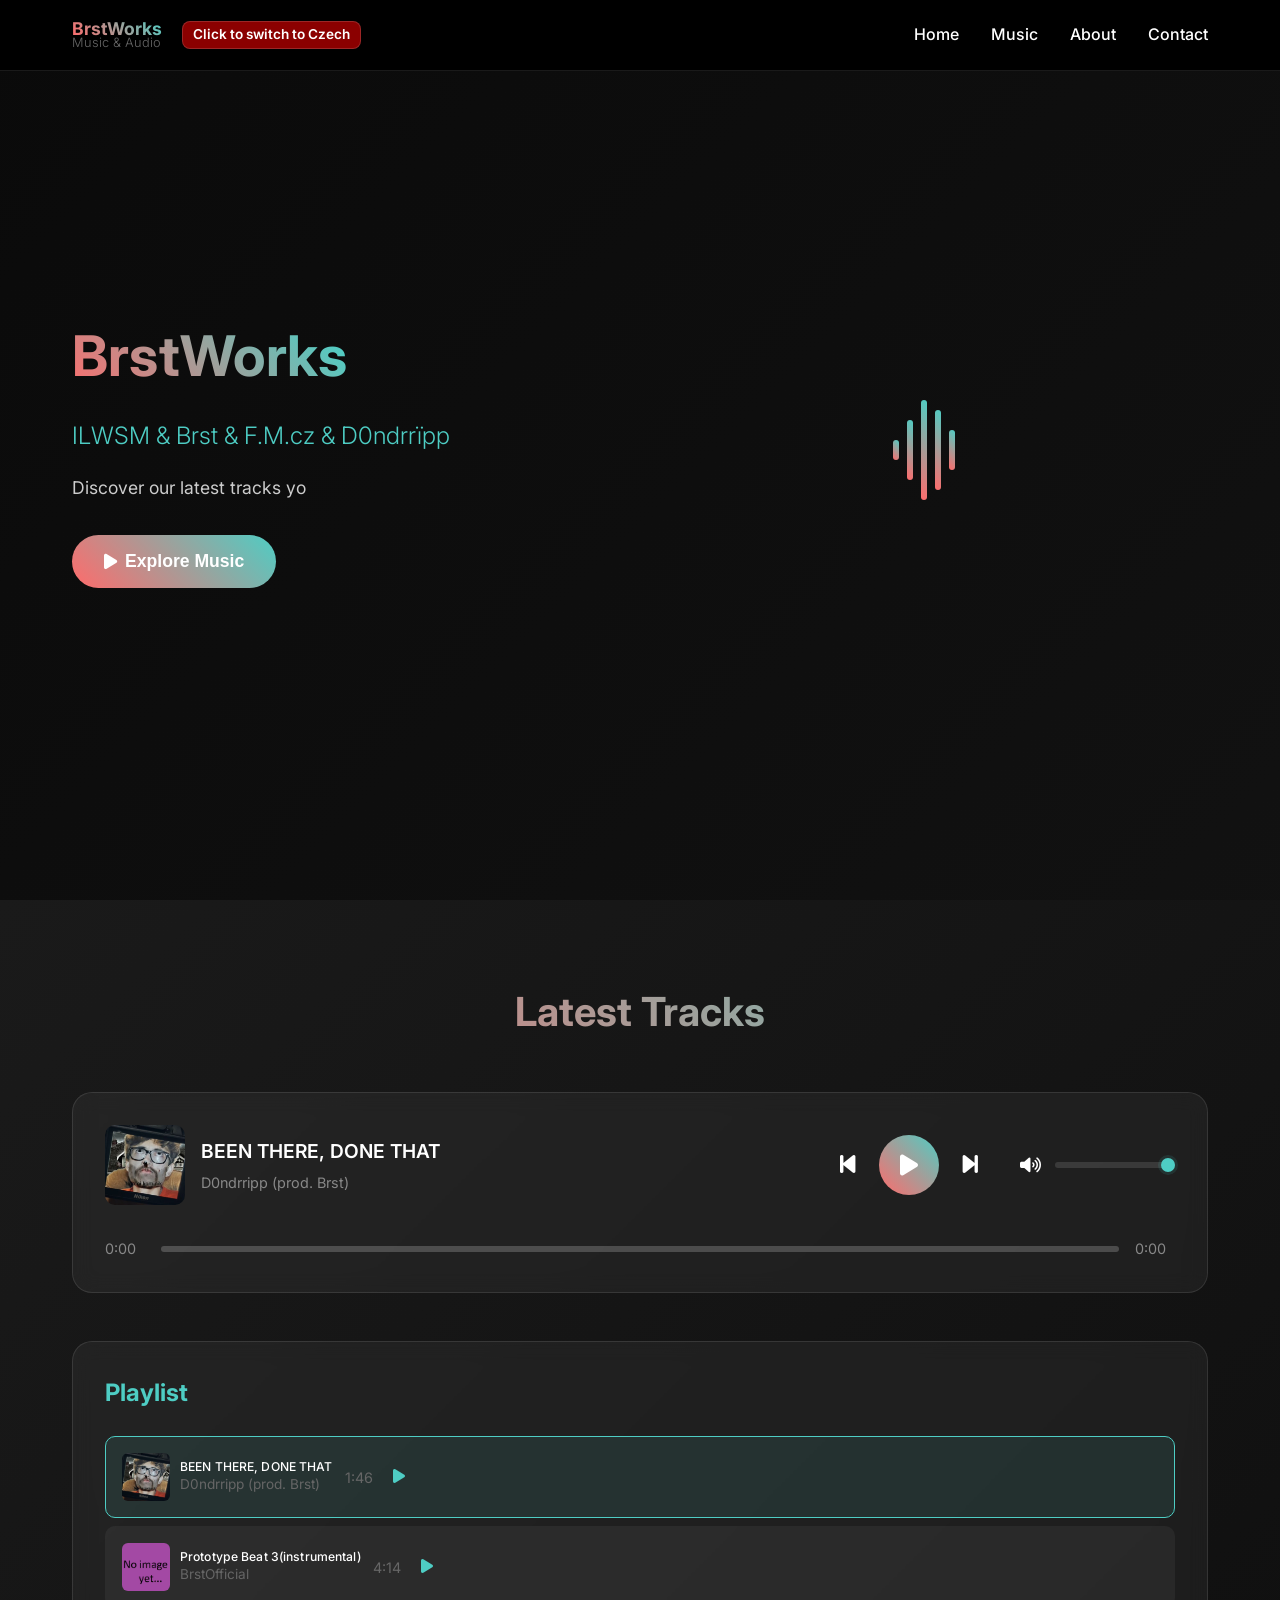
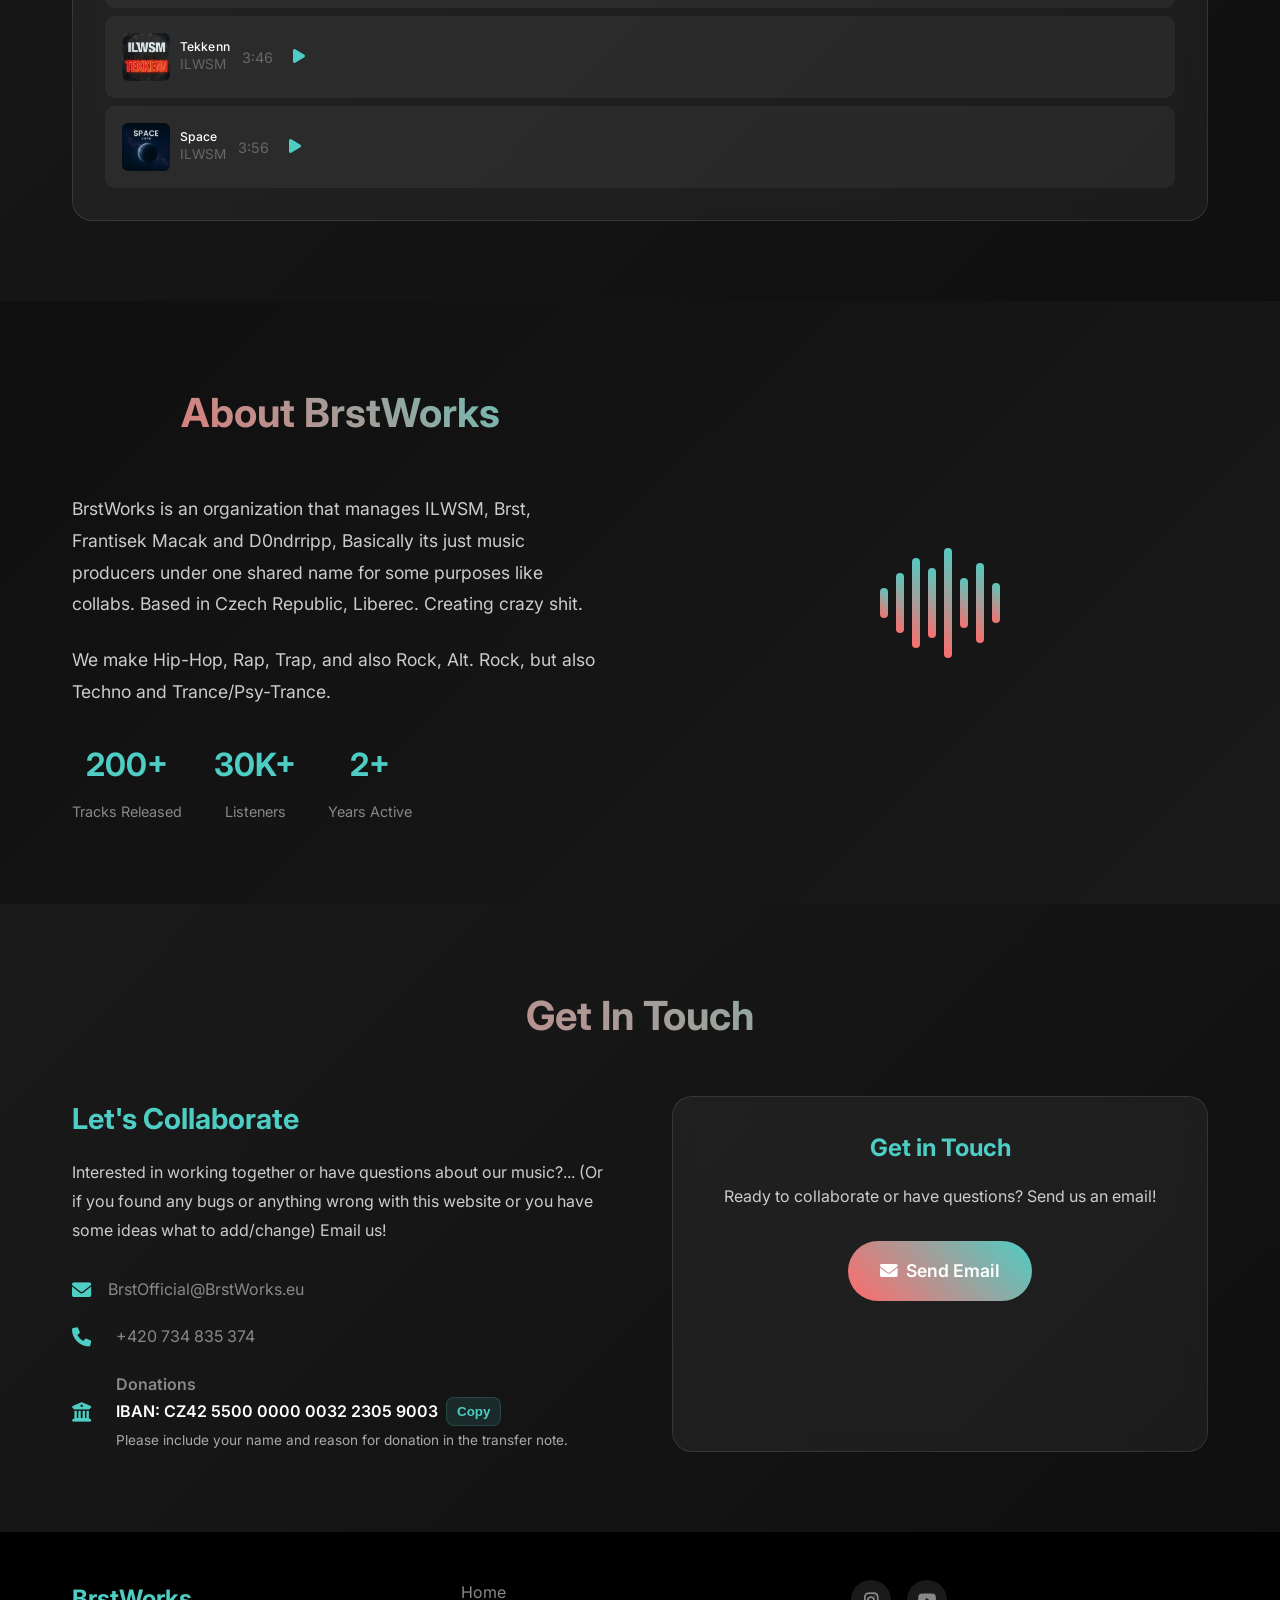
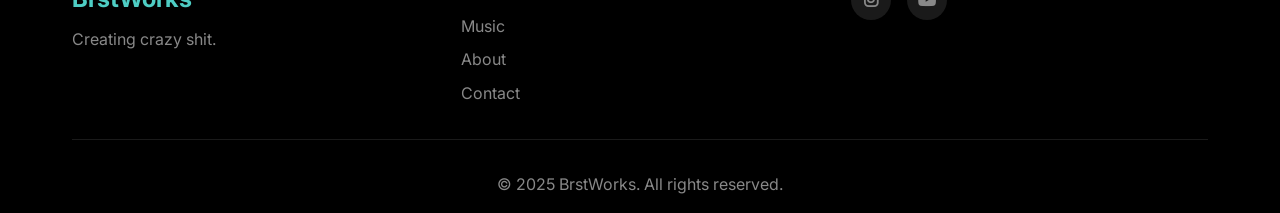
==== index.html @ 4def6ea7 "added everythin" ====
﻿<!DOCTYPE html>
<html lang="en">
<head>
    <meta charset="UTF-8">
    <meta name="viewport" content="width=device-width, initial-scale=1.0">
    <title>BrstWorks - Music & Audio</title>
    <meta name="description" content="BrstWorks Official Website.">
    <meta name="robots" content="index, follow">
    <meta name="googlebot" content="index, follow">
    <meta property="og:image" content="assets/images/logo.png">
    <meta property="og:url" content="https://BrstWorks.eu/">
    <meta property="og:type" content="website">
    <meta property="og:site_name" content="BrstWorks Web">
    <meta name="copyright" content="© 2025 BrstWorks">
    <link rel="stylesheet" href="styles.css">
    <link rel="apple-touch-icon" sizes="57x57" href="assets/images/apple-icon-57x57.png">
    <link rel="apple-touch-icon" sizes="60x60" href="assets/images/apple-icon-60x60.png">
    <link rel="apple-touch-icon" sizes="72x72" href="assets/images/apple-icon-72x72.png">
    <link rel="apple-touch-icon" sizes="76x76" href="assets/images/apple-icon-76x76.png">
    <link rel="apple-touch-icon" sizes="114x114" href="assets/images/apple-icon-114x114.png">
    <link rel="apple-touch-icon" sizes="120x120" href="assets/images/apple-icon-120x120.png">
    <link rel="apple-touch-icon" sizes="144x144" href="assets/images/apple-icon-144x144.png">
    <link rel="apple-touch-icon" sizes="152x152" href="assets/images/apple-icon-152x152.png">
    <link rel="apple-touch-icon" sizes="180x180" href="assets/images/apple-icon-180x180.png">
    <link rel="icon" type="image/png" sizes="192x192"  href="assets/images/android-icon-192x192.png">
    <link rel="icon" type="image/png" sizes="32x32" href="assets/images/favicon-32x32.png">
    <link rel="icon" type="image/png" sizes="96x96" href="assets/images/favicon-96x96.png">
    <link rel="icon" type="image/png" sizes="16x16" href="assets/images/favicon-16x16.png">
    <link rel="manifest" href="assets/manifest.json">
    <meta name="msapplication-TileColor" content="#ffffff">
    <meta name="msapplication-TileImage" content="assets/images/ms-icon-144x144.png">
    <meta name="theme-color" content="#ffffff">
    <link rel="preconnect" href="https://fonts.googleapis.com">
    <link rel="preconnect" href="https://fonts.gstatic.com" crossorigin>
    <link href="https://fonts.googleapis.com/css2?family=Inter:wght@400;500;600&display=swap" rel="stylesheet" media="print" onload="this.media='all'">
    <!-- debile co tady ctes kod  -->
    <style>
        /* Essential icons inline for faster loading */
        .fas::before, .fab::before { font-family: 'Font Awesome 6 Free', 'Font Awesome 6 Brands'; font-weight: 900; }
        .fa-play::before { content: "\f04b"; }
        .fa-pause::before { content: "\f04c"; }
        .fa-step-backward::before { content: "\f048"; }
        .fa-step-forward::before { content: "\f051"; }
        .fa-envelope::before { content: "\f0e0"; }
        .fab { font-weight: 400; }
        .fa-spotify::before { content: "\f1bc"; }
        .fa-soundcloud::before { content: "\f1be"; }
        .fa-youtube::before { content: "\f167"; }
        .fa-instagram::before { content: "\f16d"; }
        .fa-twitter::before { content: "\f099"; }

        /* jako pouzil jsem ai a co jako*/
        .nav-brand {
            display: flex;
            align-items: center;
            gap: 12px;
        }
        .brand-logo {
            width: 48px;
            height: 48px;
            object-fit: contain;
            display: block;
        }
        .brand-text { line-height: 1; }
        .brand-title { margin: 0; font-size: 1.1rem; }
        .brand-subtitle { display: block; font-size: 0.8rem; color: #666; }
    </style>
    <link rel="stylesheet" href="https://cdnjs.cloudflare.com/ajax/libs/font-awesome/6.0.0/css/all.min.css" media="print" onload="this.media='all'">
</head>
<body>
    <!-- Header -->
    <header class="header">
        <nav class="nav">
            <div class="nav-container">
                <div class="nav-brand">
                   
                    <div class="brand-text">
                        <h1 class="brand-title">BrstWorks</h1>
                        <span class="brand-subtitle">Music & Audio</span>
                    </div>
                    <a class="lang-switch" href="https://brstworks.github.io/" rel="alternate" hreflang="cs" title="Přepnout na češtinu" aria-label="Switch to Czech">Click to switch to Czech</a>
              
                </div>
                <ul class="nav-menu">
                    <li class="nav-item">
                        <a href="#home" class="nav-link">Home</a>
                    </li>
                    <li class="nav-item">
                        <a href="#music" class="nav-link">Music</a>
                    </li>
                    <li class="nav-item">
                        <a href="#about" class="nav-link">About</a>
                    </li>
                    <li class="nav-item">
                        <a href="#contact" class="nav-link">Contact</a>
                    </li>
                </ul>
                <div class="nav-toggle" id="mobile-menu">
                    <span class="bar"></span>
                    <span class="bar"></span>
                    <span class="bar"></span>
                </div>
            </div>
        </nav>
    </header>

    <!-- Hero Section -->
    <section id="home" class="hero">
        <div class="hero-content">
            <h1 class="hero-title">BrstWorks</h1>
            <p class="hero-subtitle">ILWSM & Brst & F.M.cz & D0ndrrïpp</p>
            <p class="hero-description">Discover our latest tracks yo</p>
            <button class="cta-button" onclick="scrollToSection('music')">
                <i class="fas fa-play"></i> Explore Music
            </button>
        </div>
        <div class="hero-visual">
            <div class="sound-wave">
                <div class="wave-bar"></div>
                <div class="wave-bar"></div>
                <div class="wave-bar"></div>
                <div class="wave-bar"></div>
                <div class="wave-bar"></div>
            </div>
        </div>
    </section>

    <!-- Music Player Section -->
    <section id="music" class="music-section">
        <div class="container">
            <h2 class="section-title">Latest Tracks</h2>
            
            <!-- Music Player -->
            <div class="music-player">
                <div class="player-display">
                    <div class="track-info">
                        <div class="track-cover-container">
                            <img src="" alt="Track Cover" class="track-cover" id="trackCover" style="display: none;">
                            <div class="cover-placeholder" style="
                                width: 80px;
                                height: 80px;
                                border-radius: 10px;
                                background: linear-gradient(45deg, #4ecdc4, #ff6b6b);
                                display: flex;
                                align-items: center;
                                justify-content: center;
                                color: white;
                                font-weight: bold;
                                font-size: 1.5rem;
                            ">♪</div>
                        </div>
                        <div class="track-details">
                            <h3 class="track-title" id="trackTitle">Select a track to play</h3>
                            <p class="track-artist" id="trackArtist">BrstWorks</p>
                        </div>
                    </div>
                    <div class="player-controls">
                        <button class="control-btn" id="prevBtn">
                            <i class="fas fa-step-backward"></i>
                        </button>
                        <button class="control-btn play-btn" id="playBtn">
                            <i class="fas fa-play"></i>
                        </button>
                        <button class="control-btn" id="nextBtn">
                            <i class="fas fa-step-forward"></i>
                        </button>
                        <div class="volume-control" id="volumeControl">
    <button class="volume-btn" id="muteBtn" aria-label="Mute/unmute" title="Mute / Unmute">
        <i class="fas fa-volume-up" id="volumeIcon" aria-hidden="true"></i>
    </button>
    <input id="volumeSlider" class="volume-slider" type="range" min="0" max="1" step="0.01" value="1" aria-label="Volume">
</div>
                    </div>
                </div>
                <div class="progress-container">
                    <span class="time" id="currentTime">0:00</span>
                    <div class="progress-bar">
                        <div class="progress" id="progress"></div>
                    </div>
                    <span class="time" id="duration">0:00</span>
                </div>
                <audio id="audio" preload="none"></audio>
            </div>

            <!-- Playlist -->
            <div class="playlist">
                <h3 class="playlist-title">Playlist</h3>
                <div class="track-list" id="trackList">
                    <div class="track-item" data-src="https://www.soundjay.com/misc/sounds/bell-ringing-05.wav">
                        <div class="track-number">01</div>
                        <div class="track-info-small">
                            <div class="track-name">Electronic Dreams</div>
                            <div class="track-duration">3:45</div>
                        </div>
                        <button class="play-track-btn">
                            <i class="fas fa-play"></i>
                        </button>
                    </div>
                    <div class="track-item" data-src="https://www.soundjay.com/misc/sounds/bell-ringing-05.wav">
                        <div class="track-number">02</div>
                        <div class="track-info-small">
                            <div class="track-name">Midnight Vibes</div>
                            <div class="track-duration">4:12</div>
                        </div>
                        <button class="play-track-btn">
                            <i class="fas fa-play"></i>
                        </button>
                    </div>
                    <div class="track-item" data-src="https://www.soundjay.com/misc/sounds/bell-ringing-05.wav">
                        <div class="track-number">03</div>
                        <div class="track-info-small">
                            <div class="track-name">Urban Pulse</div>
                            <div class="track-duration">2:58</div>
                        </div>
                        <button class="play-track-btn">
                            <i class="fas fa-play"></i>
                        </button>
                    </div>
                    <div class="track-item" data-src="https://www.soundjay.com/misc/sounds/bell-ringing-05.wav">
                        <div class="track-number">04</div>
                        <div class="track-info-small">
                            <div class="track-name">Chill Waves</div>
                            <div class="track-duration">5:23</div>
                        </div>
                        <button class="play-track-btn">
                            <i class="fas fa-play"></i>
                        </button>
                    </div>
                </div>
            </div>
        </div>
    </section>

    <!-- About Section -->
    <section id="about" class="about-section">
        <div class="container">
            <div class="about-content">
                <div class="about-text">
                    <h2 class="section-title">About BrstWorks</h2>
                    <p class="about-description">
                        BrstWorks is an organization that manages ILWSM, Brst, Frantisek Macak and D0ndrripp,
                        Basically its just music producers under one shared name for some purposes like collabs.   
                        Based in Czech Republic, Liberec. Creating crazy shit.</p>
                    <p class="about-description">
                        We make Hip-Hop, Rap, Trap, and also Rock, Alt. Rock, but also Techno and Trance/Psy-Trance.
                    </p>
                    <div class="stats">
                        <div class="stat-item">
                            <span class="stat-number">200+</span>
                            <span class="stat-label">Tracks Released</span>
                        </div>
                        <div class="stat-item">
                            <span class="stat-number">30K+</span>
                            <span class="stat-label">Listeners</span>
                        </div>
                        <div class="stat-item">
                            <span class="stat-number">2+</span>
                            <span class="stat-label">Years Active</span>
                        </div>
                    </div>
                </div>
                <div class="about-visual">
                    <div class="sound-visualization">
                        <div class="viz-bar"></div>
                        <div class="viz-bar"></div>
                        <div class="viz-bar"></div>
                        <div class="viz-bar"></div>
                        <div class="viz-bar"></div>
                        <div class="viz-bar"></div>
                        <div class="viz-bar"></div>
                        <div class="viz-bar"></div>
                    </div>
                </div>
            </div>
        </div>
    </section>

    <!-- Contact Section -->
    <section id="contact" class="contact-section">
        <div class="container">
            <h2 class="section-title">Get In Touch</h2>
            <div class="contact-content">
                <div class="contact-info">
                    <h3>Let's Collaborate</h3>
                    <p>Interested in working together or have questions about our music?...  (Or if you found any bugs or anything wrong with this website or you have some ideas what to add/change) Email us!</p>
                    <div class="contact-methods">
                        <div class="contact-method">
                            <i class="fas fa-envelope"></i>
                            <span>BrstOfficial@BrstWorks.eu</span>
                        </div>
                        <div class="contact-method" style="margin-top:6px;">
                            <i class="fas fa-phone"></i>
                            <a href="tel:+420 734 835 374" style="color:inherit; text-decoration:none; margin-left:8px;">+420 734 835 374</a>
                        </div>
                        <!-- Donations / Bank account (English) - insert inside .contact-methods near email/phone -->
<div class="contact-method" style="margin-top:6px;">
  <i class="fas fa-university" aria-hidden="true"></i>
  <div class="bank-info" style="margin-left:8px;">
    <div class="bank-label" style="font-weight:600;">Donations</div>
    <div style="display:flex;align-items:center;gap:8px;flex-wrap:wrap;">
      <span class="bank-account" id="donationIban">IBAN: CZ42 5500 0000 0032 2305 9003</span>
      <button class="copy-btn" data-copy-target="donationIban" type="button" aria-label="Copy IBAN">Copy</button>
    </div>
    <div class="bank-note" style="font-size:0.85rem;color:#aaa;margin-top:4px;">
      Please include your name and reason for donation in the transfer note.
    </div>
  </div>
</div>
                    </div>
                </div>
                <div class="contact-form">
                    <div class="simple-contact">
                        <h4>Get in Touch</h4>
                        <p>Ready to collaborate or have questions? Send us an email!</p>
                        <a href="mailto:BrstOfficial@BrstWorks.eu?subject=Contact from BrstWorks Website&body=Hi there! I'd like to get in touch about..." class="contact-btn email-btn">
                            <i class="fas fa-envelope"></i> Send Email
                        </a>
                    </div>
                </div>
            </div>
        </div>
    </section>

    <!-- Footer -->
    <footer class="footer">
        <div class="container">
            <div class="footer-content">
                <div class="footer-brand">
                    <h3>BrstWorks</h3>
                    <p>Creating crazy shit.</p>
                </div>
                <div class="footer-links">
                    <a href="#home">Home</a>
                    <a href="#music">Music</a>
                    <a href="#about">About</a>
                    <a href="#contact">Contact</a>
                </div>
                <div class="footer-social">
                    <a href="https://www.instagram.com/brstworks.eu" class="social-link"><i class="fab fa-instagram"></i></a>
                    <a href="https://www.youtube.com/@BrstWorks" class="social-link"><i class="fab fa-youtube"></i></a>
                </div>
            </div>
            <div class="footer-bottom">
                <p>&copy; 2025 BrstWorks. All rights reserved.</p>
            </div>
        </div>
    </footer>

    <!-- Fallback logic: if local logo.png is missing, replace with inline SVG so a logo is always visible -->
    <script>
        (function () {
            const img = document.getElementById('siteLogo');
            if (!img) return;

            // try HEAD fetch to verify file exists (works on http/https)
            const logoPath = img.getAttribute('src') || 'assets/images/logo.png';

            function setSvgFallback() {
                const svg = `
<svg xmlns="http://www.w3.org/2000/svg" viewBox="0 0 64 64" width="64" height="64" preserveAspectRatio="xMidYMid meet" role="img" aria-label="BrstWorks logo">
  <defs>
    <linearGradient id="bwGrad" x1="0" x2="1" y1="0" y2="1">
      <stop offset="0" stop-color="#4ecdc4"/>
      <stop offset="1" stop-color="#ff6b6b"/>
    </linearGradient>
  </defs>
  <rect width="64" height="64" rx="12" fill="url(#bwGrad)"/>
  <path d="M16 44 L28 20 L36 40 L48 18" stroke="#fff" stroke-width="4" fill="none" stroke-linecap="round" stroke-linejoin="round"/>
  <circle cx="12" cy="18" r="2.5" fill="#fff"/>
</svg>`;
                img.src = 'data:image/svg+xml;utf8,' + encodeURIComponent(svg);
                img.style.objectFit = 'contain';
            }

            // If served over file://, fetch HEAD will fail — skip to fallback check
            if (location.protocol === 'file:') {
                // rely on naturalWidth to detect missing image after a short delay
                img.addEventListener('error', setSvgFallback);
                setTimeout(() => {
                    if (!img.naturalWidth) setSvgFallback();
                }, 250);
                return;
            }

            // Try HEAD first, fall back to GET on some servers
            fetch(logoPath, { method: 'HEAD' }).then(res => {
                if (!res.ok) setSvgFallback();
            }).catch(() => {
                // try GET as some hosts don't support HEAD properly
                fetch(logoPath, { method: 'GET' }).then(res => {
                    if (!res.ok) setSvgFallback();
                }).catch(() => {
                    setSvgFallback();
                });
            });
        })();
    </script>

    <script src="script.js"></script>
</body>
</html>
---- styles.css ----
﻿/* Optimized font loading - reduced weight variations */
* {
    margin: 0;
    padding: 0;
    box-sizing: border-box;
}

html {
    scroll-behavior: smooth;
}

body {
    font-family: 'Inter', -apple-system, BlinkMacSystemFont, sans-serif;
    background: linear-gradient(135deg, #0a0a0a 0%, #1a1a1a 100%);
    color: #ffffff;
    line-height: 1.6;
    overflow-x: hidden;
}

.container {
    max-width: 1200px;
    margin: 0 auto;
    padding: 0 2rem;
}

/* Header Styles */
.header {
    position: fixed;
    top: 0;
    width: 100%;
    background: rgba(0, 0, 0, 0.95);
    backdrop-filter: blur(10px);
    z-index: 1000;
    border-bottom: 1px solid rgba(255, 255, 255, 0.1);
}

.nav-container {
    max-width: 1200px;
    margin: 0 auto;
    padding: 0 2rem;
    display: flex;
    justify-content: space-between;
    align-items: center;
    height: 70px;
}

.nav-brand {
    display: flex;
    flex-direction: row; /* changed from column */
    align-items: center;
    gap: 12px;
    white-space: nowrap;
}

.brand-text {
    display: flex;
    flex-direction: column;
    line-height: 1;
}

.brand-title {
    font-size: 1.5rem;
    font-weight: 700;
    background: linear-gradient(45deg, #ff6b6b, #4ecdc4);
    background-clip: text;
    -webkit-background-clip: text;
    -webkit-text-fill-color: transparent;
    line-height: 1;
}

.brand-subtitle {
    font-size: 0.7rem;
    color: #888;
    font-weight: 300;
}

.nav-menu {
    display: flex;
    list-style: none;
    gap: 2rem;
}

.nav-link {
    color: #ffffff;
    text-decoration: none;
    font-weight: 500;
    transition: all 0.3s ease;
    position: relative;
}

.nav-link:hover {
    color: #4ecdc4;
}

.nav-link::after {
    content: '';
    position: absolute;
    bottom: -5px;
    left: 0;
    width: 0;
    height: 2px;
    background: linear-gradient(45deg, #ff6b6b, #4ecdc4);
    transition: width 0.3s ease;
}

.nav-link:hover::after {
    width: 100%;
}

.nav-toggle {
    display: none;
    flex-direction: column;
    cursor: pointer;
}

.bar {
    width: 25px;
    height: 3px;
    background: #ffffff;
    margin: 3px 0;
    transition: 0.3s;
}

/* Hero Section */
.hero {
    min-height: 100vh;
    display: flex;
    align-items: center;
    justify-content: space-between;
    padding: 0 2rem;
    max-width: 1200px;
    margin: 0 auto;
    position: relative;
}

.hero-content {
    flex: 1;
    max-width: 600px;
}

.hero-title {
    font-size: 3.5rem;
    font-weight: 700;
    margin-bottom: 1rem;
    background: linear-gradient(45deg, #ff6b6b, #4ecdc4, #45b7d1);
    background-clip: text;
    -webkit-background-clip: text;
    -webkit-text-fill-color: transparent;
}

.hero-subtitle {
    font-size: 1.5rem;
    color: #4ecdc4;
    margin-bottom: 1rem;
    font-weight: 300;
}

.hero-description {
    font-size: 1.1rem;
    color: #cccccc;
    margin-bottom: 2rem;
    line-height: 1.8;
}

.cta-button {
    background: linear-gradient(45deg, #ff6b6b, #4ecdc4);
    color: white;
    border: none;
    padding: 1rem 2rem;
    font-size: 1.1rem;
    font-weight: 600;
    border-radius: 50px;
    cursor: pointer;
    transition: all 0.3s ease;
    display: inline-flex;
    align-items: center;
    gap: 0.5rem;
}

.cta-button:hover {
    transform: translateY(-2px);
    box-shadow: 0 10px 30px rgba(78, 205, 196, 0.3);
}

.hero-visual {
    flex: 1;
    display: flex;
    justify-content: center;
    align-items: center;
}

.sound-wave {
    display: flex;
    align-items: center;
    gap: 8px;
    height: 200px;
}

.wave-bar {
    width: 6px;
    background: linear-gradient(45deg, #ff6b6b, #4ecdc4);
    border-radius: 3px;
    animation: wave 2s ease-in-out infinite;
}

.wave-bar:nth-child(1) { height: 20px; animation-delay: 0s; }
.wave-bar:nth-child(2) { height: 60px; animation-delay: 0.3s; }
.wave-bar:nth-child(3) { height: 100px; animation-delay: 0.6s; }
.wave-bar:nth-child(4) { height: 80px; animation-delay: 0.9s; }
.wave-bar:nth-child(5) { height: 40px; animation-delay: 1.2s; }

@keyframes wave {
    0%, 100% { transform: scaleY(1); }
    50% { transform: scaleY(1.3); }
}

/* Music Section */
.music-section {
    padding: 5rem 0;
    background: linear-gradient(135deg, #1a1a1a 0%, #0f0f0f 100%);
}

.section-title {
    font-size: 2.5rem;
    text-align: center;
    margin-bottom: 3rem;
    background: linear-gradient(45deg, #ff6b6b, #4ecdc4);
    background-clip: text;
    -webkit-background-clip: text;
    -webkit-text-fill-color: transparent;
}

/* Music Player */
.music-player {
    background: rgba(255, 255, 255, 0.05);
    backdrop-filter: blur(10px);
    border-radius: 20px;
    padding: 2rem;
    margin-bottom: 3rem;
    border: 1px solid rgba(255, 255, 255, 0.1);
}

.player-display {
    display: flex;
    justify-content: space-between;
    align-items: center;
    margin-bottom: 2rem;
}

.track-info {
    display: flex;
    align-items: center;
    gap: 1rem;
}

.track-cover-container {
    position: relative;
    width: 80px;
    height: 80px;
}

.track-cover {
    width: 80px;
    height: 80px;
    border-radius: 10px;
    object-fit: cover;
    position: absolute;
    top: 0;
    left: 0;
}

.cover-placeholder {
    position: absolute;
    top: 0;
    left: 0;
    z-index: 1;
}

.track-title {
    font-size: 1.2rem;
    font-weight: 600;
    margin-bottom: 0.25rem;
}

.track-artist {
    color: #888;
    font-size: 0.9rem;
}

.player-controls {
    display: flex;
    gap: 1rem;
    align-items: center;
}

.control-btn {
    background: none;
    border: none;
    color: #ffffff;
    font-size: 1.5rem;
    cursor: pointer;
    padding: 0.5rem;
    border-radius: 50%;
    transition: all 0.3s ease;
}

.control-btn:hover {
    color: #4ecdc4;
    transform: scale(1.1);
}

.play-btn {
    background: linear-gradient(45deg, #ff6b6b, #4ecdc4);
    width: 60px;
    height: 60px;
    border-radius: 50%;
    display: flex;
    align-items: center;
    justify-content: center;
}

.play-btn:hover {
    transform: scale(1.05);
    box-shadow: 0 0 20px rgba(78, 205, 196, 0.5);
}

.progress-container {
    display: flex;
    align-items: center;
    gap: 1rem;
}

.time {
    font-size: 0.9rem;
    color: #888;
    min-width: 40px;
}

.progress-bar {
    flex: 1;
    height: 6px;
    background: rgba(255, 255, 255, 0.2);
    border-radius: 3px;
    cursor: pointer;
    position: relative;
}

.progress {
    height: 100%;
    background: linear-gradient(45deg, #ff6b6b, #4ecdc4);
    border-radius: 3px;
    width: 0%;
    transition: width 0.1s ease;
}

/* Playlist */
.playlist {
    background: rgba(255, 255, 255, 0.05);
    backdrop-filter: blur(10px);
    border-radius: 20px;
    padding: 2rem;
    border: 1px solid rgba(255, 255, 255, 0.1);
}

.playlist-title {
    font-size: 1.5rem;
    margin-bottom: 1.5rem;
    color: #4ecdc4;
}

.track-list {
    display: flex;
    flex-direction: column;
    gap: 0.5rem;
}

.track-item {
    display: flex;
    align-items: center;
    padding: 1rem;
    background: rgba(255, 255, 255, 0.05);
    border-radius: 10px;
    cursor: pointer;
    transition: all 0.3s ease;
    border: 1px solid transparent;
}

.track-item:hover {
    background: rgba(255, 255, 255, 0.1);
    border-color: rgba(78, 205, 196, 0.3);
}

.track-item.active {
    background: rgba(78, 205, 196, 0.1);
    border-color: #4ecdc4;
}

.track-number {
    width: 40px;
    color: #888;
    font-weight: 500;
}

.track-info-small {
    flex: 1;
    display: flex;
    justify-content: space-between;
    align-items: center;
}

.track-name {
    font-weight: 500;
}

/* Make track title smaller and improve line-height for wrapping */
.track-list .track-name,
.track-name {
  font-size: 0.95rem;    /* smaller title size */
  line-height: 1.2;
  font-weight: 500;
  letter-spacing: 0.01em;
}

/* Override: make track title smaller (forceful, safe) */
.track-list .track-name,
.track-name {
  font-size: 0.76rem !important;
  line-height: 1.15 !important;
  font-weight: 500 !important;
  letter-spacing: 0.01em !important;
}

/* Very small phones */
@media (max-width: 420px) {
  .track-list .track-name,
  .track-name {
    font-size: 0.78rem !important;
    line-height: 1.12 !important;
  }
}

.track-duration {
    color: #888;
    font-size: 0.9rem;
}

.play-track-btn {
    background: none;
    border: none;
    color: #4ecdc4;
    font-size: 1rem;
    cursor: pointer;
    padding: 0.5rem;
    border-radius: 50%;
    transition: all 0.3s ease;
}

.track-thumb-container {
    position: relative;
    width: 40px;
    height: 40px;
    flex-shrink: 0;
}

.track-item:hover .play-track-btn {
    opacity: 1;
}

.play-track-btn:hover {
    transform: scale(1.2);
}

/* About Section */
.about-section {
    padding: 5rem 0;
    background: linear-gradient(135deg, #0f0f0f 0%, #1a1a1a 100%);
}

.about-content {
    display: grid;
    grid-template-columns: 1fr 1fr;
    gap: 4rem;
    align-items: center;
}

.about-description {
    font-size: 1.1rem;
    color: #cccccc;
    margin-bottom: 1.5rem;
    line-height: 1.8;
}

.stats {
    display: flex;
    gap: 2rem;
    margin-top: 2rem;
}

.stat-item {
    text-align: center;
}

.stat-number {
    display: block;
    font-size: 2rem;
    font-weight: 700;
    color: #4ecdc4;
    margin-bottom: 0.5rem;
}

.stat-label {
    color: #888;
    font-size: 0.9rem;
}

.about-visual {
    display: flex;
    justify-content: center;
}

.sound-visualization {
    display: flex;
    align-items: center;
    gap: 8px;
    height: 150px;
}

.viz-bar {
    width: 8px;
    background: linear-gradient(45deg, #ff6b6b, #4ecdc4);
    border-radius: 4px;
    animation: visualization 2s ease-in-out infinite;
}

.viz-bar:nth-child(1) { height: 30px; animation-delay: 0s; }
.viz-bar:nth-child(2) { height: 60px; animation-delay: 0.2s; }
.viz-bar:nth-child(3) { height: 90px; animation-delay: 0.4s; }
.viz-bar:nth-child(4) { height: 70px; animation-delay: 0.6s; }
.viz-bar:nth-child(5) { height: 110px; animation-delay: 0.8s; }
.viz-bar:nth-child(6) { height: 50px; animation-delay: 1s; }
.viz-bar:nth-child(7) { height: 80px; animation-delay: 1.2s; }
.viz-bar:nth-child(8) { height: 40px; animation-delay: 1.4s; }

@keyframes visualization {
    0%, 100% { transform: scaleY(1); opacity: 0.7; }
    50% { transform: scaleY(1.8); opacity: 1; }
}

/* Contact Section */
.contact-section {
    padding: 5rem 0;
    background: linear-gradient(135deg, #1a1a1a 0%, #0f0f0f 100%);
}

.contact-content {
    display: grid;
    grid-template-columns: 1fr 1fr;
    gap: 4rem;
}

.contact-info h3 {
    font-size: 1.8rem;
    margin-bottom: 1rem;
    color: #4ecdc4;
}

.contact-info p {
    color: #cccccc;
    margin-bottom: 2rem;
    line-height: 1.8;
}

.contact-methods {
    display: flex;
    flex-direction: column;
    gap: 1rem;
}

.contact-method {
    display: flex;
    align-items: center;
    gap: 1rem;
    color: #888;
}

.contact-method i {
    color: #4ecdc4;
    font-size: 1.2rem;
    width: 20px;
}

.contact-form {
    background: rgba(255, 255, 255, 0.05);
    backdrop-filter: blur(10px);
    border-radius: 20px;
    padding: 2rem;
    border: 1px solid rgba(255, 255, 255, 0.1);
}

.simple-contact {
    text-align: center;
}

.simple-contact h4 {
    color: #4ecdc4;
    margin-bottom: 1rem;
    font-size: 1.5rem;
}

.simple-contact p {
    color: #cccccc;
    margin-bottom: 2rem;
    line-height: 1.6;
}

.contact-btn {
    display: inline-flex;
    align-items: center;
    gap: 0.5rem;
    padding: 1rem 2rem;
    background: linear-gradient(45deg, #ff6b6b, #4ecdc4);
    color: white;
    text-decoration: none;
    border-radius: 50px;
    font-weight: 600;
    font-size: 1.1rem;
    transition: all 0.3s ease;
}

.contact-btn:hover {
    transform: translateY(-2px);
    box-shadow: 0 10px 30px rgba(78, 205, 196, 0.3);
}

.form-group {
    margin-bottom: 1.5rem;
}

.form-group input,
.form-group textarea {
    width: 100%;
    padding: 1rem;
    background: rgba(255, 255, 255, 0.1);
    border: 1px solid rgba(255, 255, 255, 0.2);
    border-radius: 10px;
    color: #ffffff;
    font-size: 1rem;
    transition: all 0.3s ease;
}

.form-group input:focus,
.form-group textarea:focus {
    outline: none;
    border-color: #4ecdc4;
    box-shadow: 0 0 0 2px rgba(78, 205, 196, 0.2);
}

.form-group textarea {
    height: 120px;
    resize: vertical;
}

.submit-btn {
    width: 100%;
    padding: 1rem;
    background: linear-gradient(45deg, #ff6b6b, #4ecdc4);
    border: none;
    border-radius: 10px;
    color: white;
    font-size: 1rem;
    font-weight: 600;
    cursor: pointer;
    transition: all 0.3s ease;
}

.submit-btn:hover {
    transform: translateY(-2px);
    box-shadow: 0 10px 30px rgba(78, 205, 196, 0.3);
}

/* Footer */
.footer {
    background: #000000;
    padding: 3rem 0 1rem;
}

.footer-content {
    display: grid;
    grid-template-columns: 1fr 1fr 1fr;
    gap: 2rem;
    margin-bottom: 2rem;
}

.footer-brand h3 {
    font-size: 1.5rem;
    margin-bottom: 0.5rem;
    color: #4ecdc4;
}

.footer-brand p {
    color: #888;
}

.footer-links {
    display: flex;
    flex-direction: column;
    gap: 0.5rem;
}

.footer-links a {
    color: #888;
    text-decoration: none;
    transition: color 0.3s ease;
}

.footer-links a:hover {
    color: #4ecdc4;
}

.footer-social {
    display: flex;
    gap: 1rem;
}

.social-link {
    display: flex;
    align-items: center;
    justify-content: center;
    width: 40px;
    height: 40px;
    background: rgba(255, 255, 255, 0.1);
    border-radius: 50%;
    color: #888;
    text-decoration: none;
    transition: all 0.3s ease;
}

.social-link:hover {
    background: #4ecdc4;
    color: #000;
    transform: translateY(-2px);
}

.footer-bottom {
    padding-top: 2rem;
    border-top: 1px solid rgba(255, 255, 255, 0.1);
    text-align: center;
    color: #888;
}

/* Volume control */
.volume-control {
    display: flex;
    align-items: center;
    gap: 8px;
    margin-left: 12px;
}

.volume-btn {
    background: transparent;
    border: none;
    cursor: pointer;
    font-size: 1.05rem;
    color: inherit;
    padding: 6px;
    display: inline-flex;
    align-items: center;
    justify-content: center;
}

.volume-slider {
    width: 120px;
    height: 6px;
    -webkit-appearance: none;
    appearance: none;
    background: rgba(255,255,255,0.12);
    border-radius: 6px;
    outline: none;
    margin: 0;
    padding: 0;
}

/* WebKit thumb */
.volume-slider::-webkit-slider-thumb {
    -webkit-appearance: none;
    width: 14px;
    height: 14px;
    background: #4ecdc4;
    border-radius: 50%;
    box-shadow: 0 0 0 3px rgba(78,205,196,0.12);
}

/* Firefox thumb */
.volume-slider::-moz-range-thumb {
    width: 14px;
    height: 14px;
    background: #4ecdc4;
    border-radius: 50%;
    border: none;
}

/* Responsive Design */
@media (max-width: 768px) {
    .nav-menu {
        position: fixed;
        left: -100%;
        top: 70px;
        flex-direction: column;
        background-color: rgba(0, 0, 0, 0.95);
        backdrop-filter: blur(10px);
        width: 100%;
        text-align: center;
        transition: 0.3s;
        padding: 2rem 0;
        border-top: 1px solid rgba(255, 255, 255, 0.1);
    }

    .nav-menu.active {
        left: 0;
    }

    .nav-toggle {
        display: flex;
    }

    .nav-toggle.active .bar:nth-child(2) {
        opacity: 0;
    }

    .nav-toggle.active .bar:nth-child(1) {
        transform: translateY(8px) rotate(45deg);
    }

    .nav-toggle.active .bar:nth-child(3) {
        transform: translateY(-8px) rotate(-45deg);
    }

    .hero {
        flex-direction: column;
        text-align: center;
        padding-top: 5rem;
    }

    .hero-title {
        font-size: 2.5rem;
    }

    .hero-visual {
        margin-top: 2rem;
    }

    .player-display {
        flex-direction: column;
        gap: 1rem;
        text-align: center;
    }

    .about-content,
    .contact-content {
        grid-template-columns: 1fr;
        gap: 2rem;
    }

    .footer-content {
        grid-template-columns: 1fr;
        text-align: center;
    }

    .stats {
        justify-content: center;
    }

    .container {
        padding: 0 1rem;
    }

    .track-info-small {
        flex-direction: column;
        align-items: flex-start;
        gap: 0.25rem;
    }

    .sound-wave {
        height: 150px;
    }

    .sound-visualization {
        height: 100px;
    }

    /* taller rows so wrapped text has room */
    .track-item {
        min-height: 84px;
        padding: 0.9rem 1rem;
        align-items: flex-start;
        box-sizing: border-box;
    }

    /* keep number/thumb fixed */
    .track-number,
    .track-thumb-container {
        flex: 0 0 40px;
        width: 40px;
        margin-top: 6px;
    }

    /* stack title above artist and allow wrapping */
    .track-info-small {
        flex: 1 1 auto;
        display: flex;
        flex-direction: column;
        gap: 6px;
        min-width: 0; /* critical for wrapping */
    }

    .track-name {
        white-space: normal;
        overflow-wrap: anywhere;
        word-break: break-word;
        margin: 0;
        font-weight: 500;
        line-height: 1.2;
    }

    .track-artist-small {
        margin: 0;
        color: #bdbdbd;
        font-size: 0.9rem;
    }

    /* keep duration visually on the right of the info column */
    .track-duration {
        align-self: flex-end;
        color: #888;
        font-size: 0.9rem;
        white-space: nowrap;
    }

    /* keep play button at the row end */
    .play-track-btn {
        flex: 0 0 auto;
        margin-left: 12px;
        align-self: center;
    }
}

@media (max-width: 480px) {
    .hero-title {
        font-size: 2rem;
    }

    .section-title {
        font-size: 2rem;
    }

    .music-player,
    .playlist,
    .contact-form {
        padding: 1.5rem;
    }

    .stats {
        flex-direction: column;
        gap: 1rem;
    }
}

/* Smooth scrolling for anchor links */
@media (prefers-reduced-motion: no-preference) {
    html {
        scroll-behavior: smooth;
    }
}

.lang-switch {
    margin-left: 8px;
    align-self: center;
    display: inline-flex;
    align-items: center;
    gap: 8px;
    padding: 6px 10px;
    border-radius: 8px;
    border: 1px solid rgba(255,255,255,0.15); /* slightly stronger border */
    background: #8B0000; /* dark red background */
    color: #fff; /* white text for contrast */
    text-decoration: none;
    font-size: 0.85rem;
    font-weight: 600;
    line-height: 1;
    cursor: pointer;
    user-select: none;
    transition: transform .12s ease, background .12s ease, border-color .12s ease, box-shadow .12s ease;
}
.lang-switch:hover {
    background: #B22222; /* lighter red on hover for visibility */
    border-color: #ff4444; /* brighter border on hover */
    box-shadow: 0 0 6px rgba(255, 0, 0, 0.6); /* subtle glow */
}


/* Mobile: stack brand and language switch */
@media (max-width: 768px) {
    .nav-brand {
        flex-direction: column;
        align-items: flex-start;
        gap: 6px;
    }
    .lang-switch {
        margin-left: 0;
    }
}

/* Donation/bank styling (append to styles.css) */
.contact-method .bank-info { display: flex; flex-direction: column; }
.contact-method .bank-account { font-weight: 600; color: #fff; }
.contact-method .copy-btn {
    background: rgba(78,205,196,0.12);
    border: 1px solid rgba(78,205,196,0.18);
    color: #4ecdc4;
    padding: 6px 10px;
    border-radius: 8px;
    cursor: pointer;
    font-weight: 600;
}
.contact-method .copy-btn:hover { background: rgba(78,205,196,0.18); }
@media (max-width:560px){
    .contact-method .bank-account { display:block; word-break:break-all; }
    .contact-method .copy-btn { padding:6px 8px; font-size:0.9rem; }
}
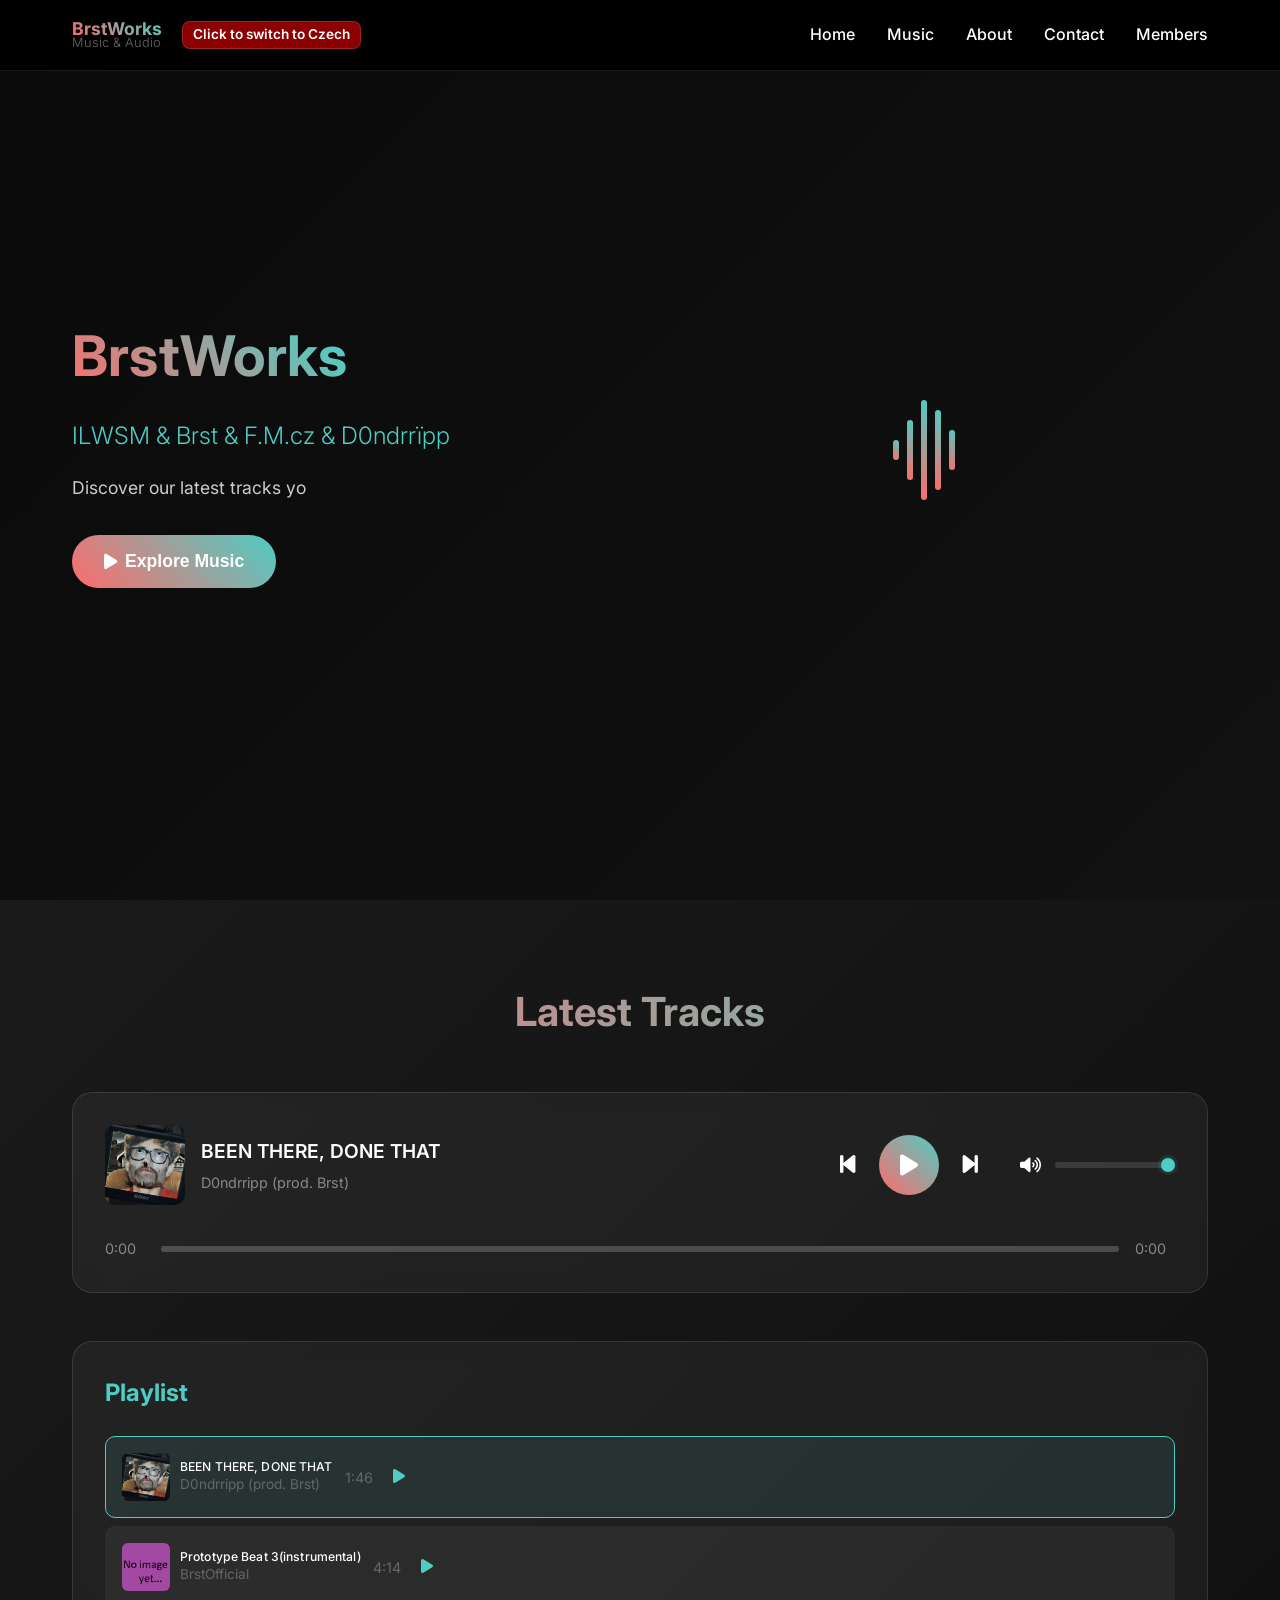
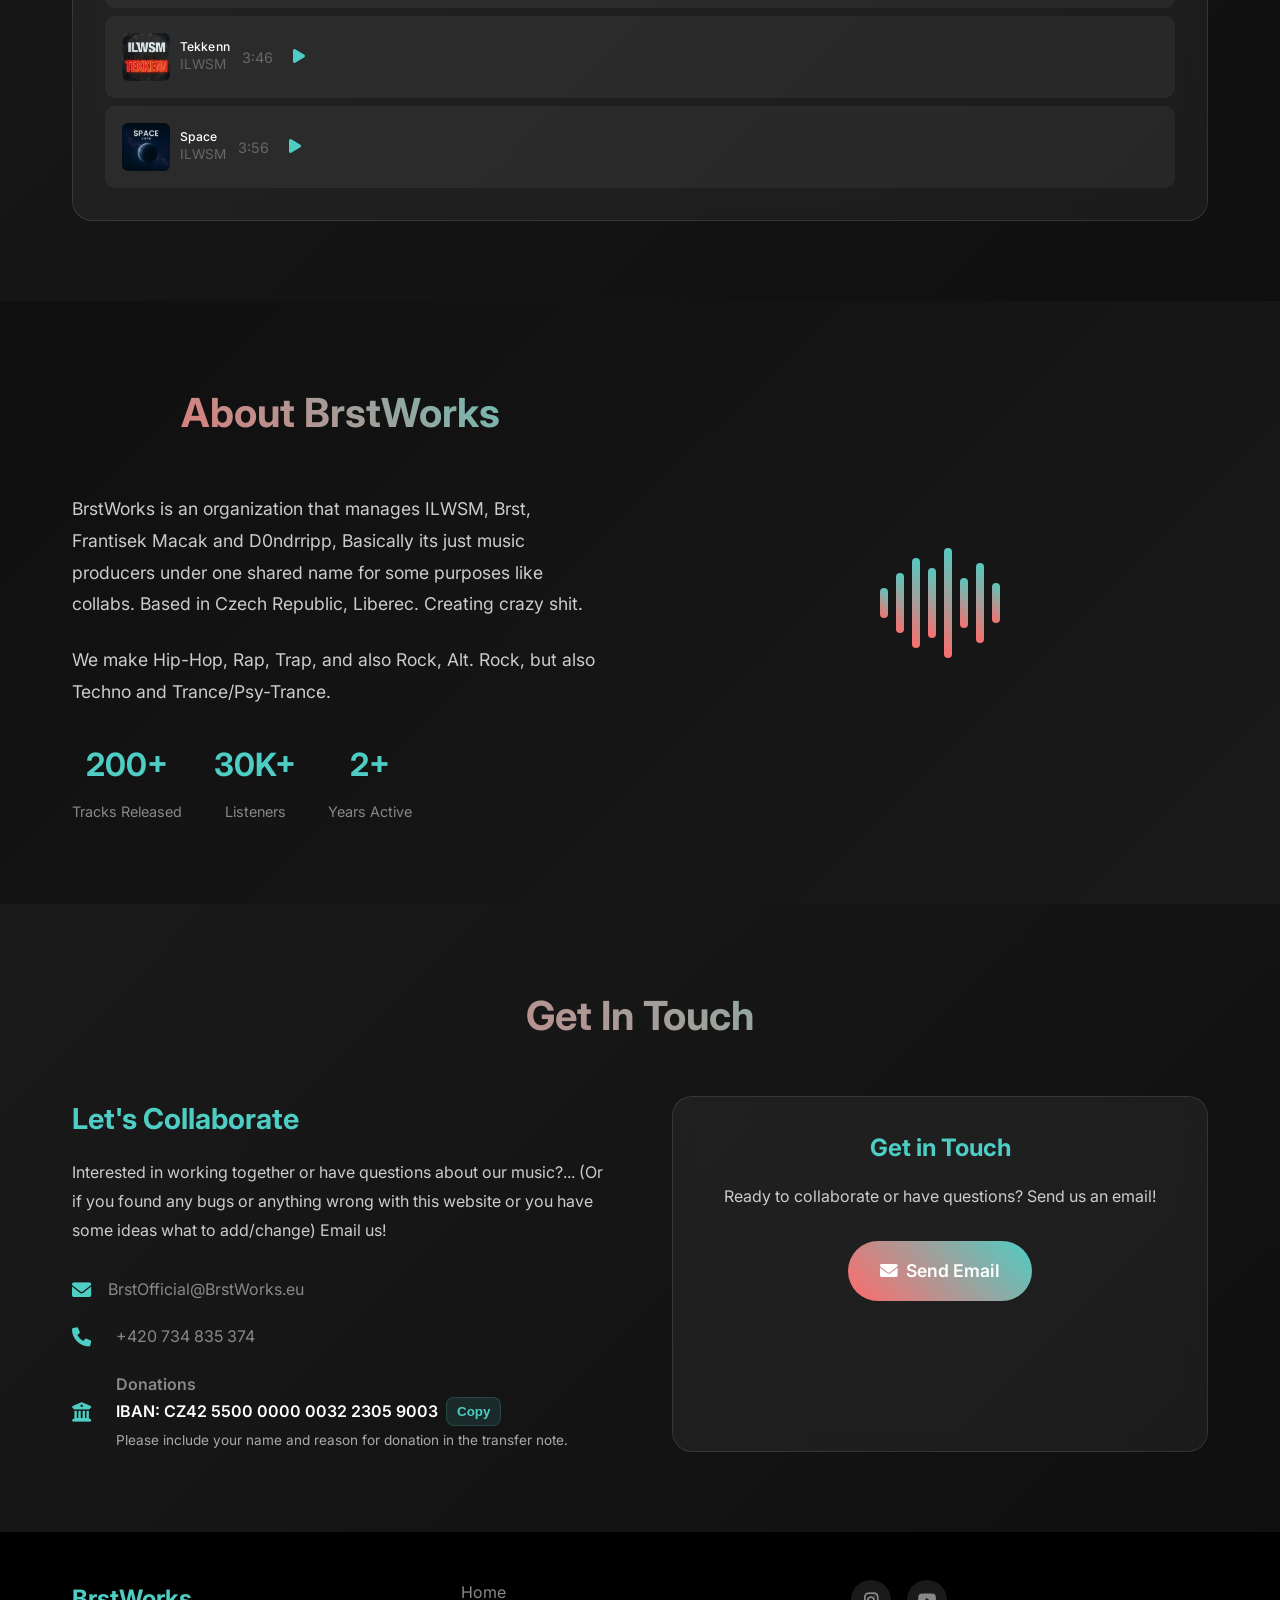
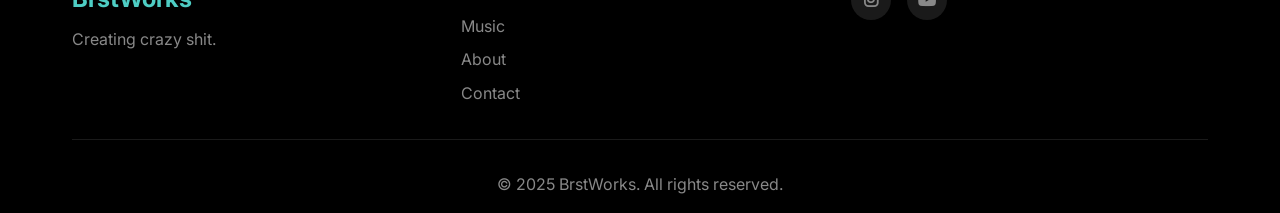
==== commit c537ee90: "Update index.html" ====
--- a/index.html
+++ b/index.html
@@ -94,6 +94,9 @@
                     <li class="nav-item">
                         <a href="#contact" class="nav-link">Contact</a>
                     </li>
+                    <li class="nav-item">
+                        <a href="/Members" class="nav-link">Members</a>
+                    </li>
                 </ul>
                 <div class="nav-toggle" id="mobile-menu">
                     <span class="bar"></span>
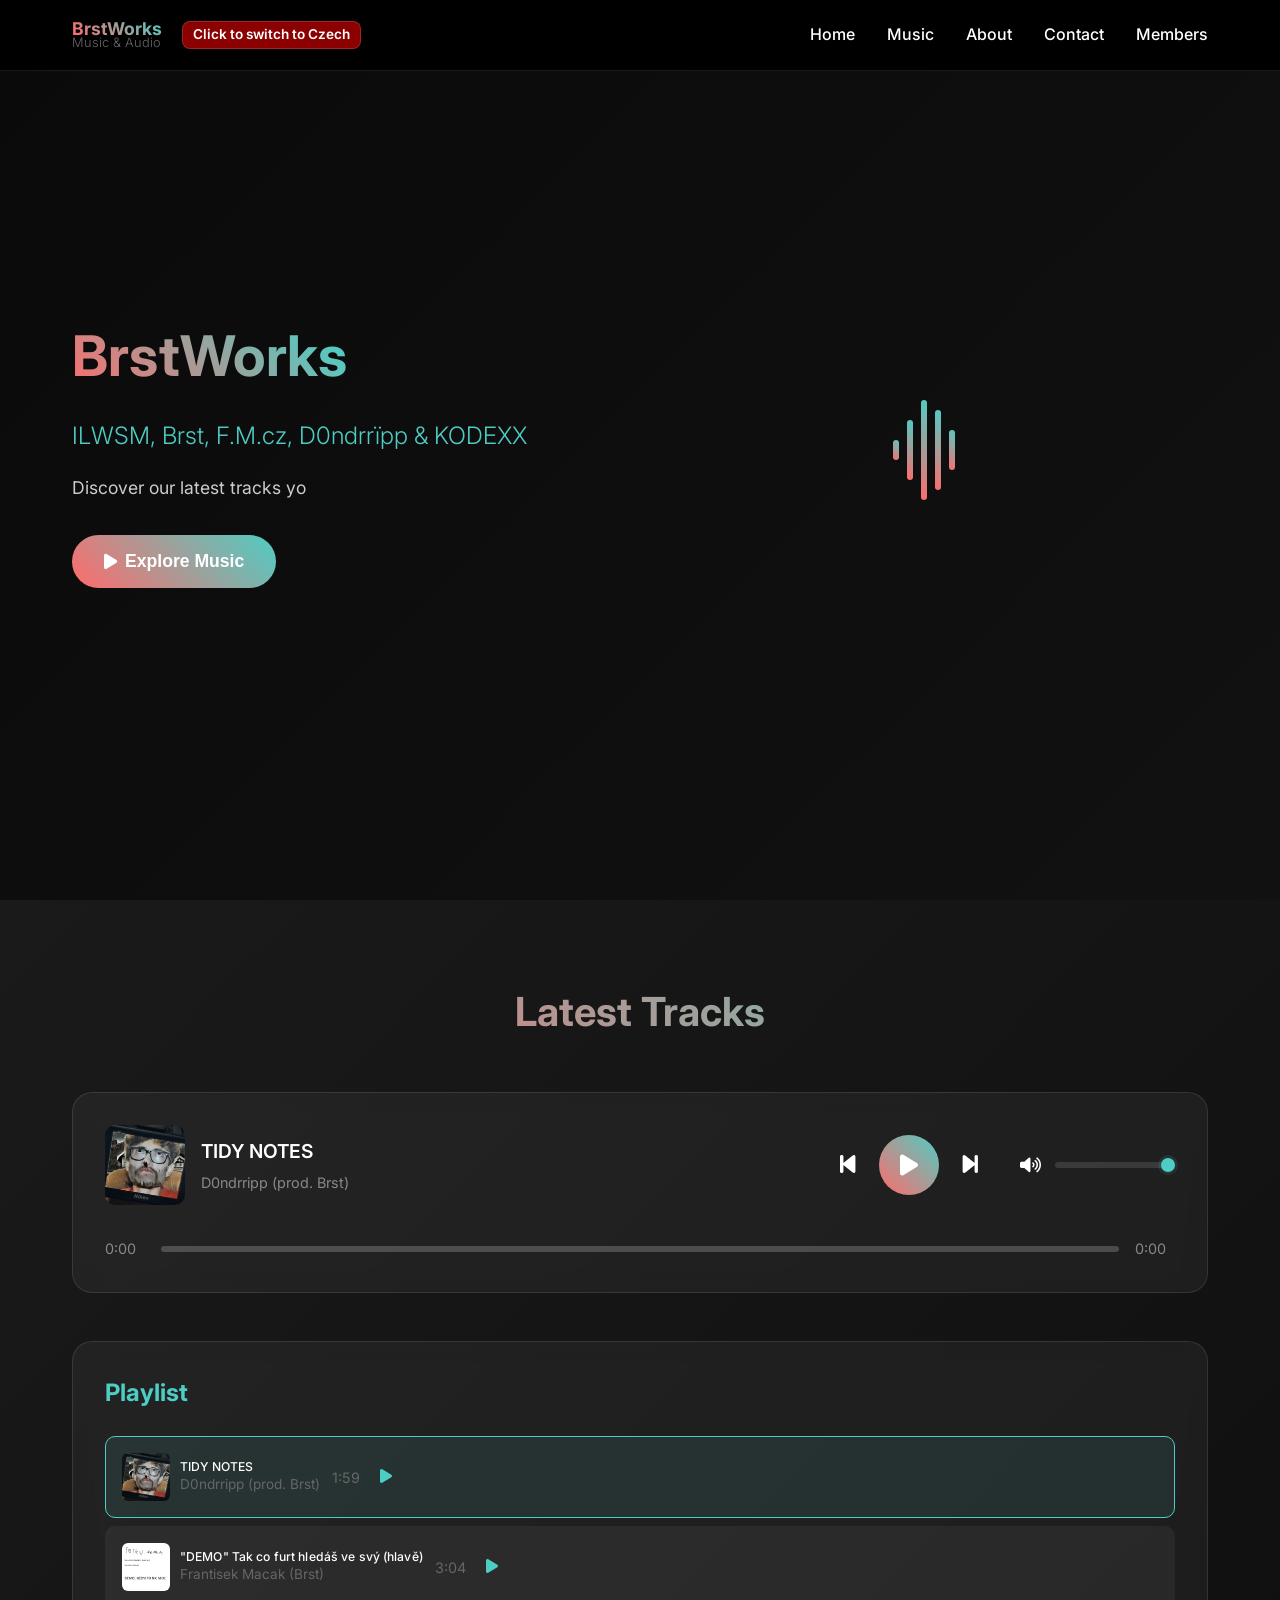
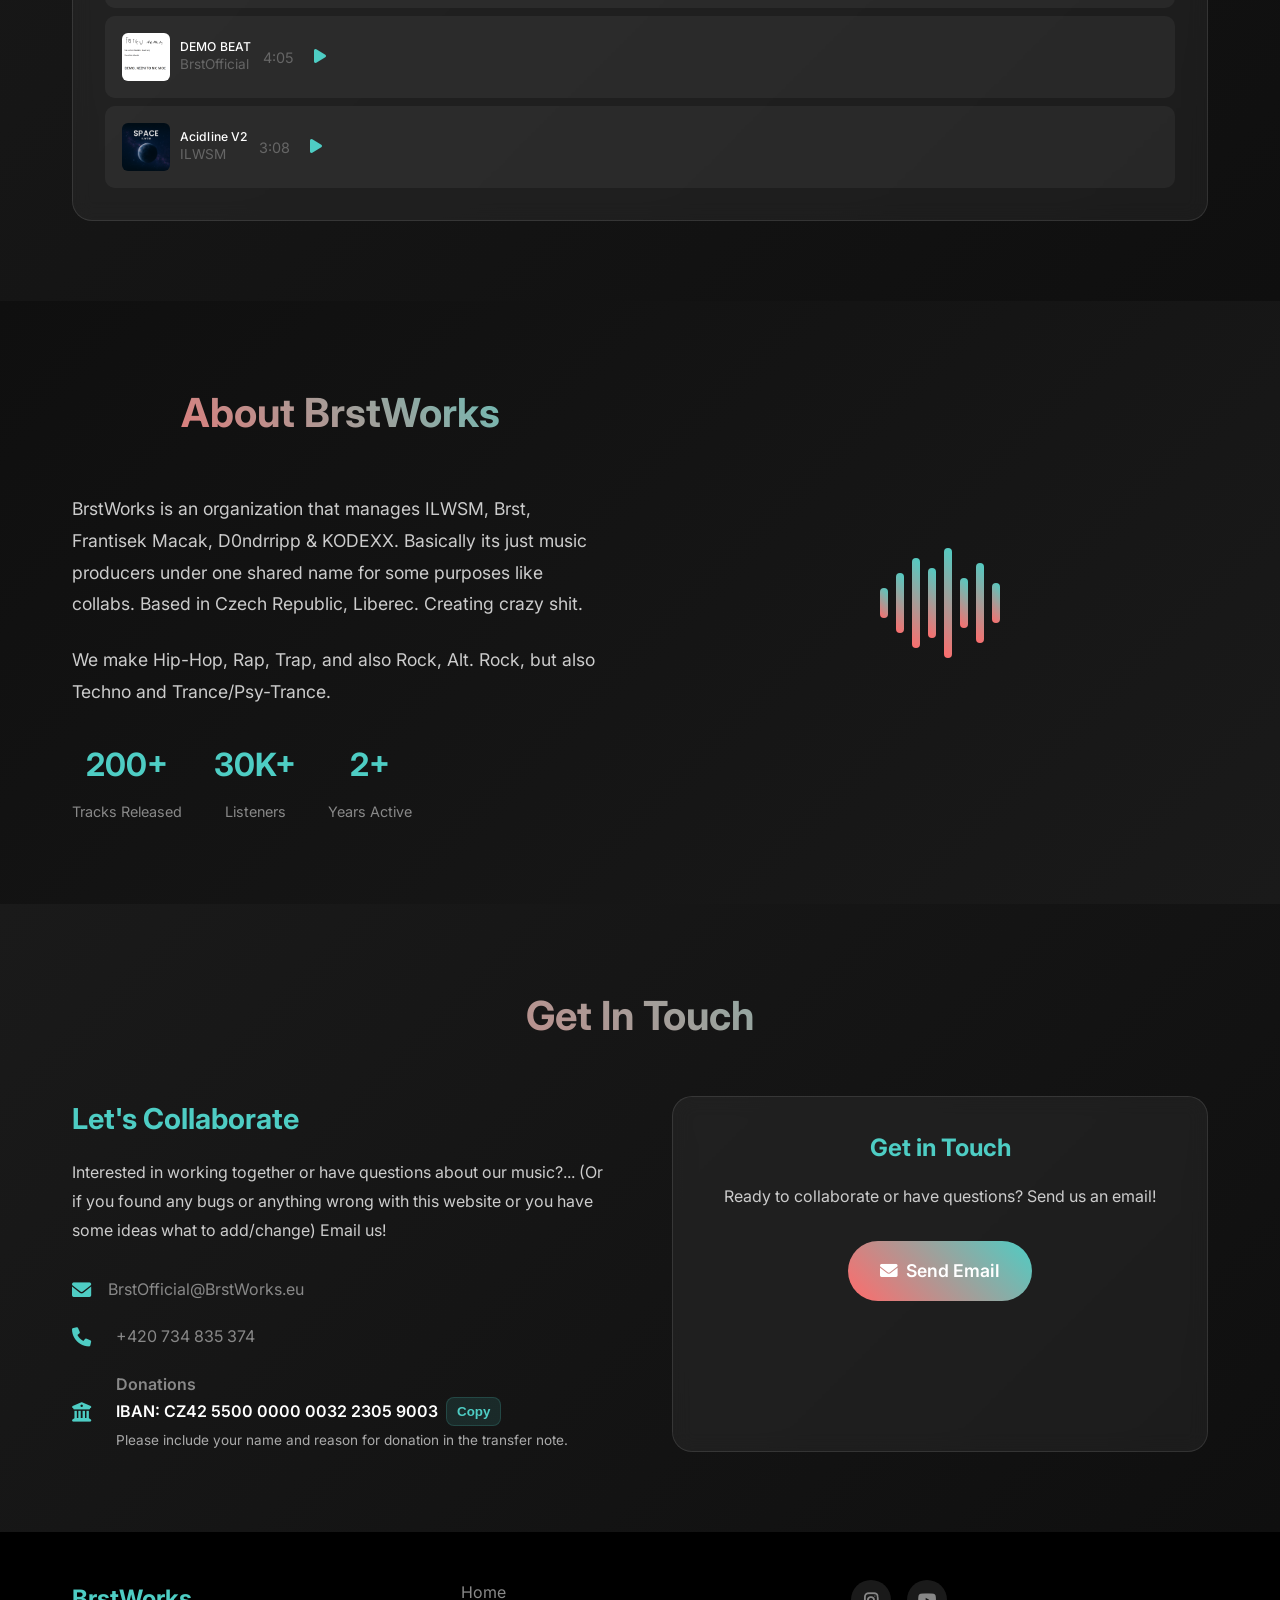
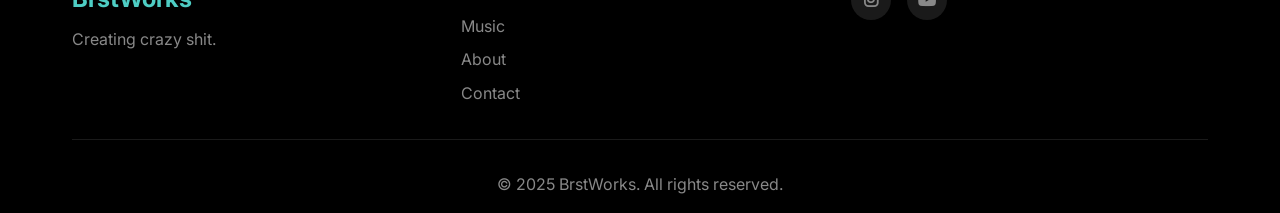
==== commit 8e3efe33: "Update index.html" ====
--- a/index.html
+++ b/index.html
@@ -111,7 +111,7 @@
     <section id="home" class="hero">
         <div class="hero-content">
             <h1 class="hero-title">BrstWorks</h1>
-            <p class="hero-subtitle">ILWSM & Brst & F.M.cz & D0ndrrïpp</p>
+            <p class="hero-subtitle">ILWSM, Brst, F.M.cz, D0ndrrïpp & KODEXX</p>
             <p class="hero-description">Discover our latest tracks yo</p>
             <button class="cta-button" onclick="scrollToSection('music')">
                 <i class="fas fa-play"></i> Explore Music
@@ -241,7 +241,7 @@
                 <div class="about-text">
                     <h2 class="section-title">About BrstWorks</h2>
                     <p class="about-description">
-                        BrstWorks is an organization that manages ILWSM, Brst, Frantisek Macak and D0ndrripp,
+                        BrstWorks is an organization that manages ILWSM, Brst, Frantisek Macak, D0ndrripp & KODEXX.
                         Basically its just music producers under one shared name for some purposes like collabs.   
                         Based in Czech Republic, Liberec. Creating crazy shit.</p>
                     <p class="about-description">
@@ -331,6 +331,13 @@
                 <div class="footer-brand">
                     <h3>BrstWorks</h3>
                     <p>Creating crazy shit.</p>
+                    <!-- Default gnrcounter.com code for brstworks.eu -->
+<script language="JavaScript" type="text/javascript" src="https://gnrcounter.com/counter.php?accId=7289f3f1d20f294c84e6576cfb44149b"></script>
+<noscript>
+<a href="https://gnrcounter.com" title="Web Analytics">Web Analytics</a>
+</noscript>
+<!-- End of gnrcounter.com Code -->  
+
                 </div>
                 <div class="footer-links">
                     <a href="#home">Home</a>
